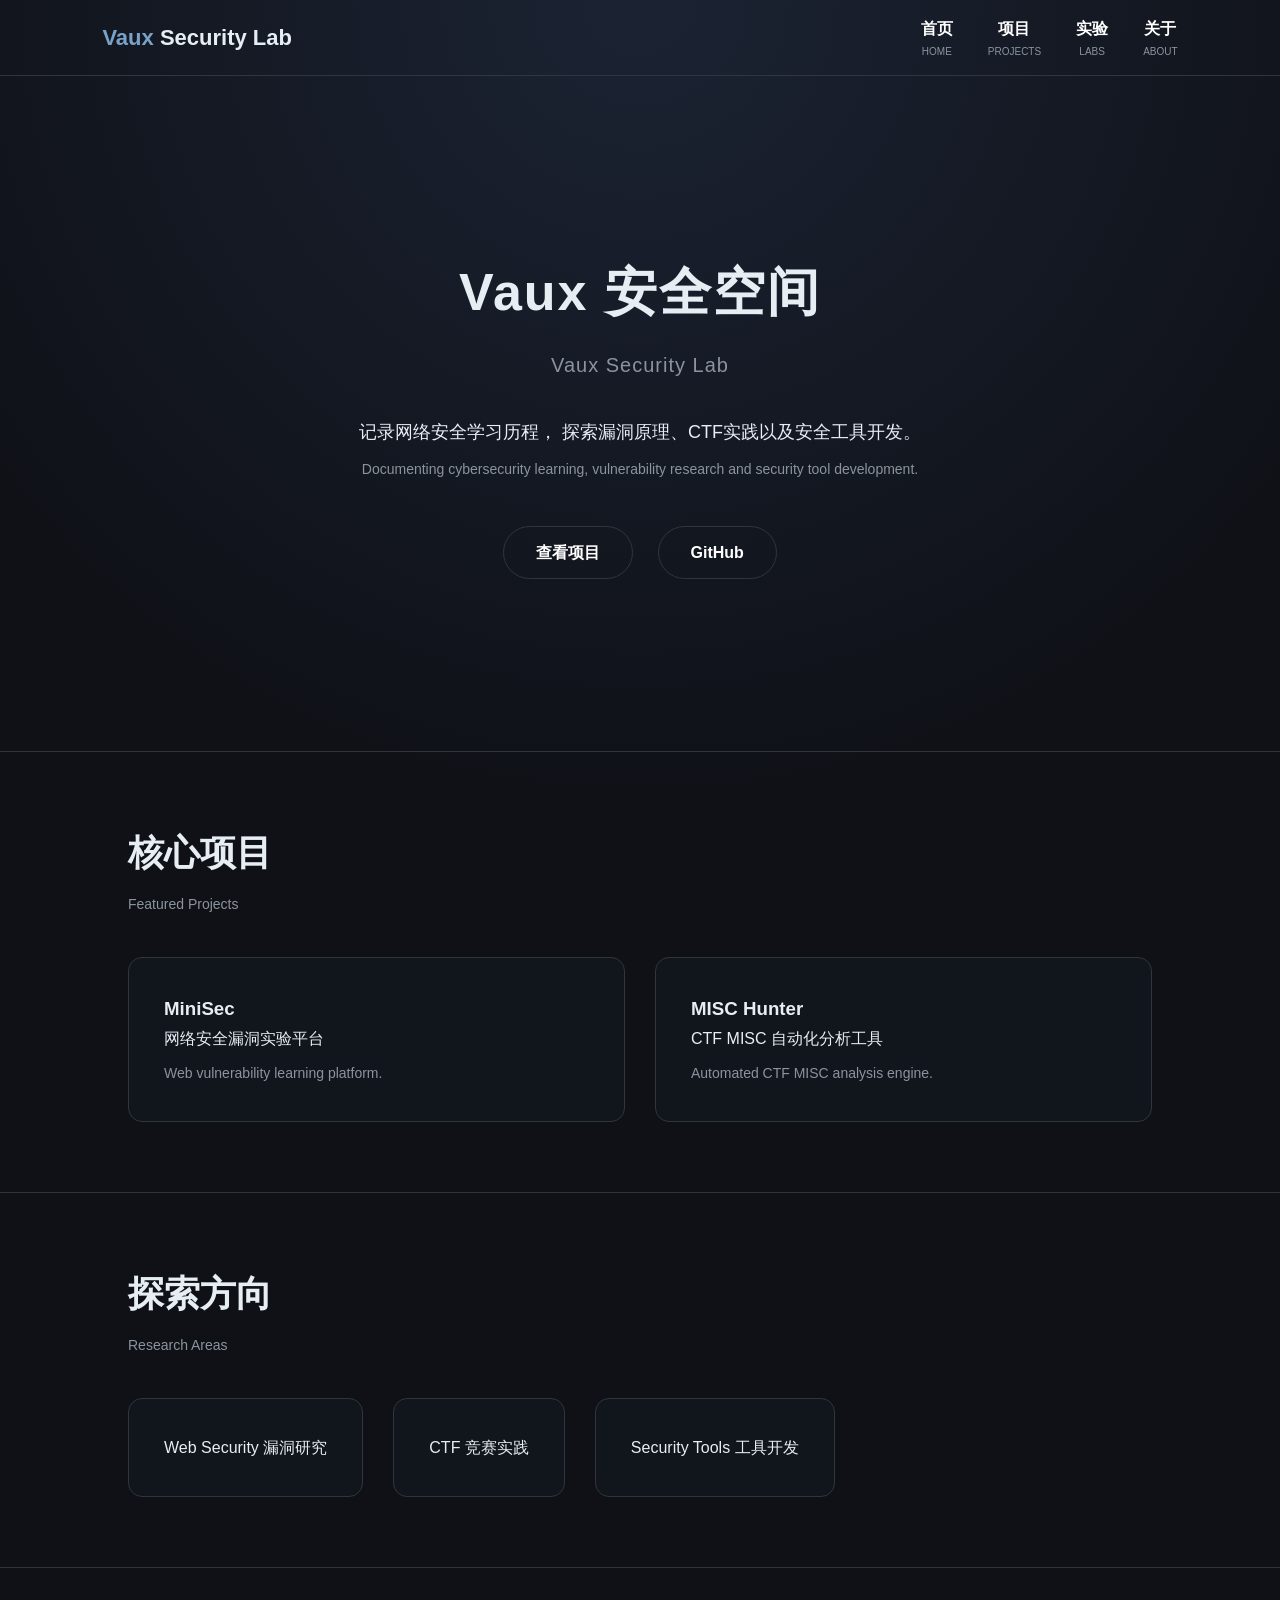
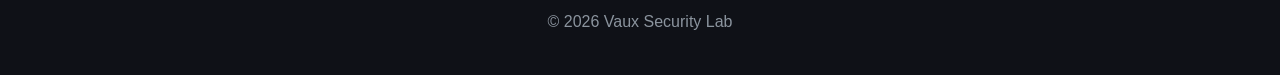
==== index.html @ ace8e16a "finish" ====
<!DOCTYPE html>
<html lang="zh-CN">

<head>

<meta charset="UTF-8">

<meta name="viewport" content="width=device-width, initial-scale=1.0">

<title>Vaux Security Lab</title>

<link rel="stylesheet" href="css/style.css">

</head>


<body>


<header class="navbar">


<div class="logo">

<span>
Vaux
</span>

Security Lab

</div>



<nav>


<a href="index.html">

首页

<small>
HOME
</small>

</a>



<a href="projects.html">

项目

<small>
PROJECTS
</small>

</a>



<a href="labs.html">

实验

<small>
LABS
</small>

</a>



<a href="about.html">

关于

<small>
ABOUT
</small>

</a>


</nav>


</header>





<main>


<section class="hero">


<h1>

Vaux 安全空间

</h1>



<p class="english">

Vaux Security Lab

</p>




<p class="description">

记录网络安全学习历程，
探索漏洞原理、CTF实践以及安全工具开发。

</p>



<p class="english-small">

Documenting cybersecurity learning,
vulnerability research and security tool development.

</p>




<div class="buttons">


<a href="projects.html">

查看项目

</a>



<a href="https://github.com/Vaux9527" target="_blank">

    GitHub

</a>


</div>


</section>






<section class="featured">


<h2>

核心项目

</h2>


<p class="english-small">

Featured Projects

</p>




<div class="project-list">



<div class="project">


<h3>

MiniSec

</h3>


<p>

网络安全漏洞实验平台

</p>



<p class="english-small">

Web vulnerability learning platform.

</p>


</div>





<div class="project">


<h3>

MISC Hunter

</h3>


<p>

CTF MISC 自动化分析工具

</p>


<p class="english-small">

Automated CTF MISC analysis engine.

</p>


</div>


</div>


</section>






<section class="skills">


<h2>

探索方向

</h2>



<p class="english-small">

Research Areas

</p>



<div class="skill-list">



<div>

Web Security

<span>

漏洞研究

</span>

</div>




<div>

CTF

<span>

竞赛实践

</span>

</div>



<div>

Security Tools

<span>

工具开发

</span>

</div>



</div>


</section>



</main>





<footer>

© 2026 Vaux Security Lab

</footer>



<script src="js/main.js"></script>


</body>

</html>
---- css/style.css ----
* {

    margin: 0;

    padding: 0;

    box-sizing: border-box;

}


body {

    background:

    radial-gradient(
        circle at top,
        #1b2333 0%,
        #0f1117 45%
    );


    color:#e6edf3;


    font-family:

    "Microsoft YaHei",
    "Segoe UI",
    Arial,
    sans-serif;


    line-height:1.7;

}





/* =====================
   Navigation
===================== */


.navbar {

    height:76px;

    display:flex;

    justify-content:space-between;

    align-items:center;

    padding:0 8%;

    border-bottom:1px solid #30363d;

}



.logo {

    font-size:22px;

    font-weight:700;

}



.logo span {

    color:#7aa2c9;

}





nav {

    display:flex;

    gap:35px;

}



nav a {

    color:#ffffff;

    font-weight:700;

    text-decoration:none;

    display:flex;

    flex-direction:column;

    align-items:center;

    transition:.25s;

}



nav small {

    font-size:10px;

    color:#8b949e;

    font-weight:400;

}



nav a:hover {

    transform:translateY(-2px);

}







/* =====================
   Hero
===================== */


.hero {

    min-height:75vh;

    display:flex;

    flex-direction:column;

    justify-content:center;

    align-items:center;

    text-align:center;

}



.hero h1 {

    font-size:52px;

    letter-spacing:2px;

}



.english {


    margin-top:12px;


    color:#8b949e;


    font-size:20px;


    letter-spacing:1px;


}



.description {

    margin-top:35px;

    max-width:650px;

    font-size:18px;

}



.english-small {

    color:#8b949e;

    font-size:14px;

    margin-top:10px;

}





/* =====================
   Buttons
===================== */


.buttons {

    margin-top:45px;

}



.buttons a {

    display:inline-flex;

    padding:12px 32px;

    margin:0 10px;

    border:1px solid #30363d;

    border-radius:999px;

    color:#ffffff;

    font-weight:700;

    text-decoration:none;

    transition:.25s;

}



.buttons a:hover {

    border-color:#ffffff;

    transform:translateY(-3px);

}







/* =====================
   Sections
===================== */


.featured,

.skills,

.project-detail,

.about-section {

    padding:70px 10%;

    border-top:1px solid #30363d;

}



.featured h2,

.skills h2,

.page-header h1 {

    font-size:36px;

}

.page-header {


    padding:

    90px 10% 60px;


    text-align:center;


    border-bottom:

    1px solid #30363d;


}




.page-header .description {


    margin-left:auto;


    margin-right:auto;


}




/* =====================
   Cards
===================== */


.project,

.skill-list div,

.project-box,

.about-box {

    border:1px solid #30363d;

    border-radius:14px;

    background:#11151c;

    padding:35px;

    transition:.25s;

}



.project:hover,

.skill-list div:hover,

.project-box:hover,

.about-box:hover {

    border-color:#ffffff;

    transform:translateY(-5px);

}







.project-list,

.skill-list {

    display:flex;

    gap:30px;

    margin-top:40px;

}





.project {

    flex:1;

}







/* =====================
   Tech Tags 胶囊
===================== */


.tech {

    display:flex;

    flex-wrap:wrap;

    gap:12px;

    margin-top:30px;

}



.tech span {

    display:inline-flex;

    padding:8px 18px;

    border-radius:999px;

    border:1px solid #30363d;

    background:#0f1117;

    color:#ffffff;

    font-weight:700;

    font-size:14px;

    transition:.25s;

}



.tech span:hover {

    border-color:#ffffff;

    transform:translateY(-2px);

}







/* =====================
   Project Meta
===================== */


.project-meta {

    margin-top:35px;

    display:flex;

    justify-content:space-between;

    align-items:center;

}



.project-meta div {

    color:#8b949e;

    font-size:14px;

}



.project-meta strong {

    display:block;

    color:#ffffff;

    font-weight:700;

}



.project-meta a {

    display:inline-flex;

    padding:8px 20px;

    border-radius:999px;

    border:1px solid #30363d;

    color:#ffffff;

    font-weight:700;

    text-decoration:none;

    transition:.25s;

}



.project-meta a:hover {

    border-color:#ffffff;

}







/* =====================
   Version Cards
===================== */


.version-list {

    display:flex;

    gap:20px;

    margin-top:30px;

}



.version-card {

    flex:1;

    padding:25px;

    border:1px solid #30363d;

    border-radius:12px;

    background:#11151c;

}



.version-card h4 {

    font-size:26px;

}



.version-card span {

    display:inline-flex;

    margin-top:15px;

    padding:5px 14px;

    border-radius:999px;

    border:1px solid #30363d;

    color:#ffffff;

    font-weight:700;

}



.version-card a {

    display:block;

    margin-top:20px;

    color:#ffffff;

    font-weight:700;

    text-decoration:none;

}





/* =====================
   About Links
===================== */


.info a {

    color:#ffffff;

    font-weight:700;

    text-decoration:none;

}



.info a:hover {

    text-decoration:underline;

}







.info strong {

    display:inline-block;

    width:80px;

    color:#ffffff;

}





.exploration {

    display:flex;

    gap:30px;

    margin-top:30px;

}



.exploration div {

    flex:1;

    padding:25px;

    border:1px solid #30363d;

    border-radius:12px;

}







/* =====================
   Footer
===================== */


footer {

    text-align:center;

    padding:40px;

    color:#8b949e;

    border-top:1px solid #30363d;

}







/* =====================
   Mobile
===================== */


@media(max-width:800px){


.navbar {

    padding:0 5%;

}


nav {

    gap:15px;

}


.hero h1 {


    font-size:52px;


    letter-spacing:3px;


    font-weight:800;


}


.project-list,

.skill-list,

.version-list,

.exploration {

    flex-direction:column;

}


}
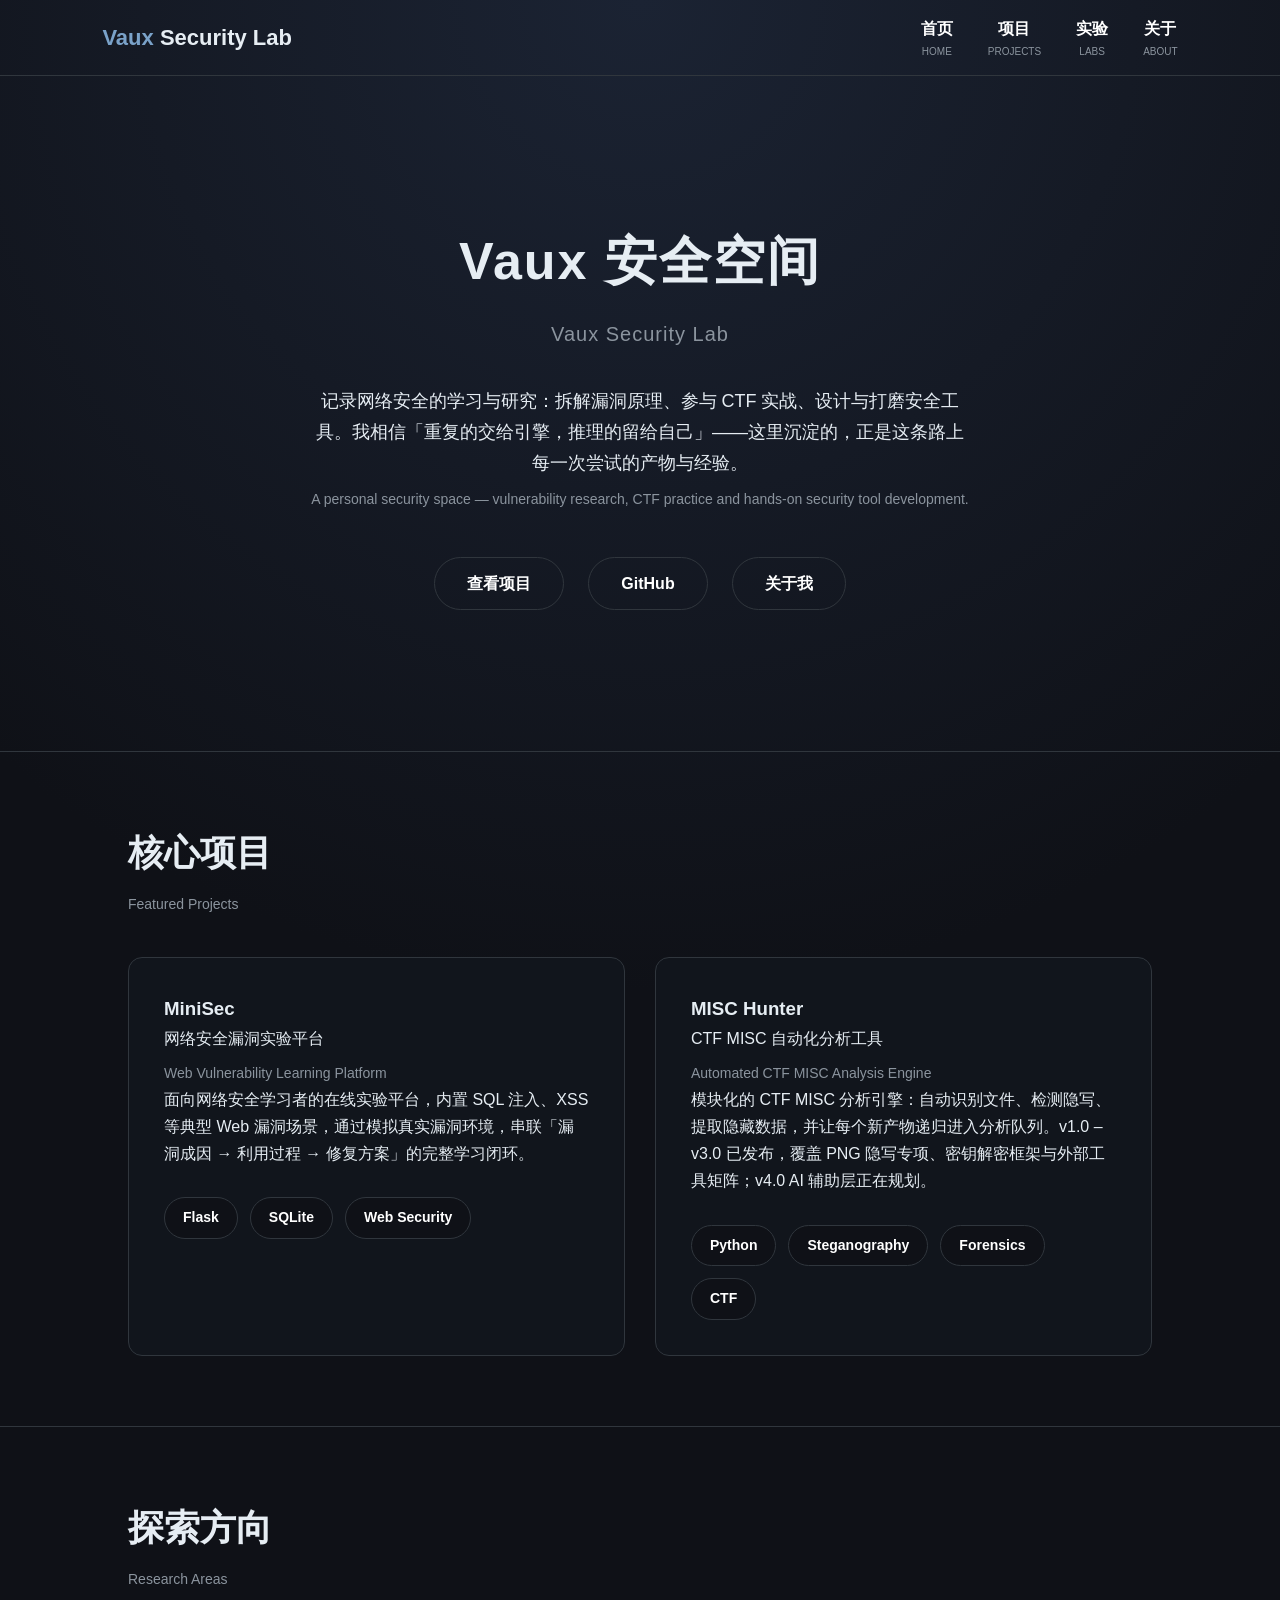
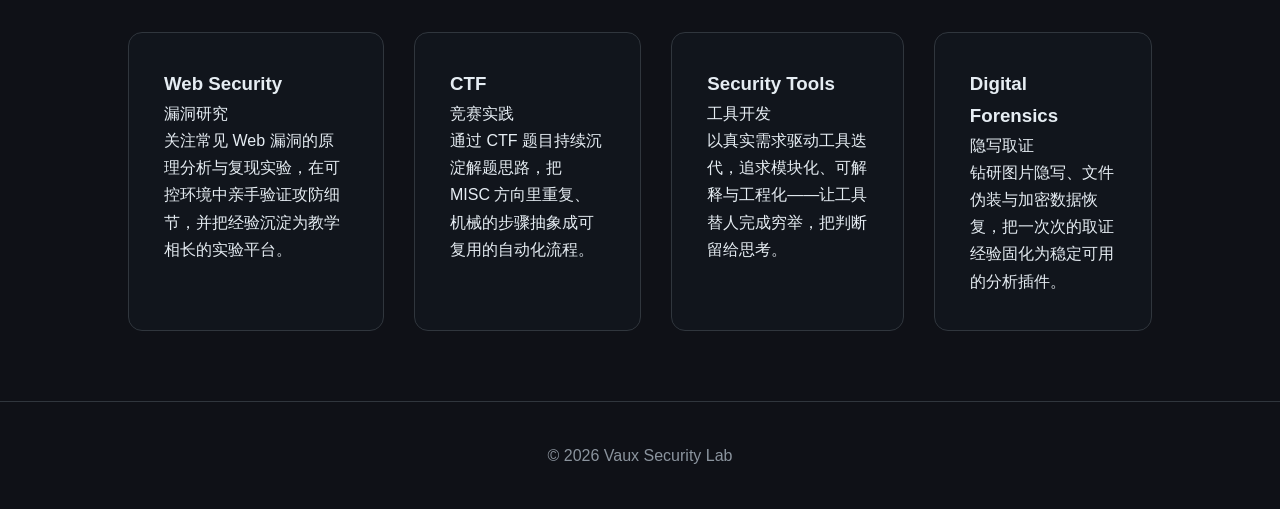
==== commit 267f1830: "Refactor index.html with updated content and structure Updated the content and structure of the inde" ====
--- a/index.html
+++ b/index.html
@@ -13,335 +13,170 @@
 
 </head>
 
-
 <body>
-
 
 <header class="navbar">
 
-
 <div class="logo">
 
-<span>
-Vaux
-</span>
-
-Security Lab
+<span>Vaux</span> Security Lab
 
 </div>
 
-
-
 <nav>
 
+<a href="index.html">首页<small>HOME</small></a>
 
-<a href="index.html">
+<a href="projects.html">项目<small>PROJECTS</small></a>
 
-首页
+<a href="labs.html">实验<small>LABS</small></a>
 
-<small>
-HOME
-</small>
-
-</a>
-
-
-
-<a href="projects.html">
-
-项目
-
-<small>
-PROJECTS
-</small>
-
-</a>
-
-
-
-<a href="labs.html">
-
-实验
-
-<small>
-LABS
-</small>
-
-</a>
-
-
-
-<a href="about.html">
-
-关于
-
-<small>
-ABOUT
-</small>
-
-</a>
-
+<a href="about.html">关于<small>ABOUT</small></a>
 
 </nav>
 
-
 </header>
-
-
-
-
 
 <main>
 
-
 <section class="hero">
 
+<h1>Vaux 安全空间</h1>
 
-<h1>
+<p class="english">Vaux Security Lab</p>
 
-Vaux 安全空间
+<p class="description">记录网络安全的学习与研究：拆解漏洞原理、参与 CTF 实战、设计与打磨安全工具。我相信「重复的交给引擎，推理的留给自己」——这里沉淀的，正是这条路上每一次尝试的产物与经验。</p>
 
-</h1>
-
-
-
-<p class="english">
-
-Vaux Security Lab
-
-</p>
-
-
-
-
-<p class="description">
-
-记录网络安全学习历程，
-探索漏洞原理、CTF实践以及安全工具开发。
-
-</p>
-
-
-
-<p class="english-small">
-
-Documenting cybersecurity learning,
-vulnerability research and security tool development.
-
-</p>
-
-
-
+<p class="english-small">A personal security space — vulnerability research, CTF practice and hands-on security tool development.</p>
 
 <div class="buttons">
 
+<a href="projects.html">查看项目</a>
 
-<a href="projects.html">
+<a href="https://github.com/Vaux9527" target="_blank">GitHub</a>
 
-查看项目
-
-</a>
-
-
-
-<a href="https://github.com/Vaux9527" target="_blank">
-
-    GitHub
-
-</a>
-
+<a href="about.html">关于我</a>
 
 </div>
 
+</section>
+
+<section class="featured">
+
+<h2>核心项目</h2>
+
+<p class="english-small">Featured Projects</p>
+
+<div class="project-list">
+
+<div class="project">
+
+<h3>MiniSec</h3>
+
+<p>网络安全漏洞实验平台</p>
+
+<p class="english-small">Web Vulnerability Learning Platform</p>
+
+<p>面向网络安全学习者的在线实验平台，内置 SQL 注入、XSS 等典型 Web 漏洞场景，通过模拟真实漏洞环境，串联「漏洞成因 → 利用过程 → 修复方案」的完整学习闭环。</p>
+
+<div class="tech">
+
+<span>Flask</span>
+
+<span>SQLite</span>
+
+<span>Web Security</span>
+
+</div>
+
+</div>
+
+<div class="project">
+
+<h3>MISC Hunter</h3>
+
+<p>CTF MISC 自动化分析工具</p>
+
+<p class="english-small">Automated CTF MISC Analysis Engine</p>
+
+<p>模块化的 CTF MISC 分析引擎：自动识别文件、检测隐写、提取隐藏数据，并让每个新产物递归进入分析队列。v1.0 – v3.0 已发布，覆盖 PNG 隐写专项、密钥解密框架与外部工具矩阵；v4.0 AI 辅助层正在规划。</p>
+
+<div class="tech">
+
+<span>Python</span>
+
+<span>Steganography</span>
+
+<span>Forensics</span>
+
+<span>CTF</span>
+
+</div>
+
+</div>
+
+</div>
 
 </section>
 
+<section class="skills">
 
+<h2>探索方向</h2>
 
+<p class="english-small">Research Areas</p>
 
+<div class="skill-list">
 
+<div>
 
-<section class="featured">
+<h3>Web Security</h3>
 
+<span>漏洞研究</span>
 
-<h2>
-
-核心项目
-
-</h2>
-
-
-<p class="english-small">
-
-Featured Projects
-
-</p>
-
-
-
-
-<div class="project-list">
-
-
-
-<div class="project">
-
-
-<h3>
-
-MiniSec
-
-</h3>
-
-
-<p>
-
-网络安全漏洞实验平台
-
-</p>
-
-
-
-<p class="english-small">
-
-Web vulnerability learning platform.
-
-</p>
-
+<p>关注常见 Web 漏洞的原理分析与复现实验，在可控环境中亲手验证攻防细节，并把经验沉淀为教学相长的实验平台。</p>
 
 </div>
 
+<div>
 
+<h3>CTF</h3>
 
+<span>竞赛实践</span>
 
-
-<div class="project">
-
-
-<h3>
-
-MISC Hunter
-
-</h3>
-
-
-<p>
-
-CTF MISC 自动化分析工具
-
-</p>
-
-
-<p class="english-small">
-
-Automated CTF MISC analysis engine.
-
-</p>
-
+<p>通过 CTF 题目持续沉淀解题思路，把 MISC 方向里重复、机械的步骤抽象成可复用的自动化流程。</p>
 
 </div>
 
+<div>
+
+<h3>Security Tools</h3>
+
+<span>工具开发</span>
+
+<p>以真实需求驱动工具迭代，追求模块化、可解释与工程化——让工具替人完成穷举，把判断留给思考。</p>
 
 </div>
 
+<div>
+
+<h3>Digital Forensics</h3>
+
+<span>隐写取证</span>
+
+<p>钻研图片隐写、文件伪装与加密数据恢复，把一次次的取证经验固化为稳定可用的分析插件。</p>
+
+</div>
+
+</div>
 
 </section>
 
-
-
-
-
-
-<section class="skills">
-
-
-<h2>
-
-探索方向
-
-</h2>
-
-
-
-<p class="english-small">
-
-Research Areas
-
-</p>
-
-
-
-<div class="skill-list">
-
-
-
-<div>
-
-Web Security
-
-<span>
-
-漏洞研究
-
-</span>
-
-</div>
-
-
-
-
-<div>
-
-CTF
-
-<span>
-
-竞赛实践
-
-</span>
-
-</div>
-
-
-
-<div>
-
-Security Tools
-
-<span>
-
-工具开发
-
-</span>
-
-</div>
-
-
-
-</div>
-
-
-</section>
-
-
-
 </main>
 
-
-
-
-
-<footer>
-
-© 2026 Vaux Security Lab
-
-</footer>
-
-
+<footer>© 2026 Vaux Security Lab</footer>
 
 <script src="js/main.js"></script>
 
-
 </body>
 
-</html>+</html>
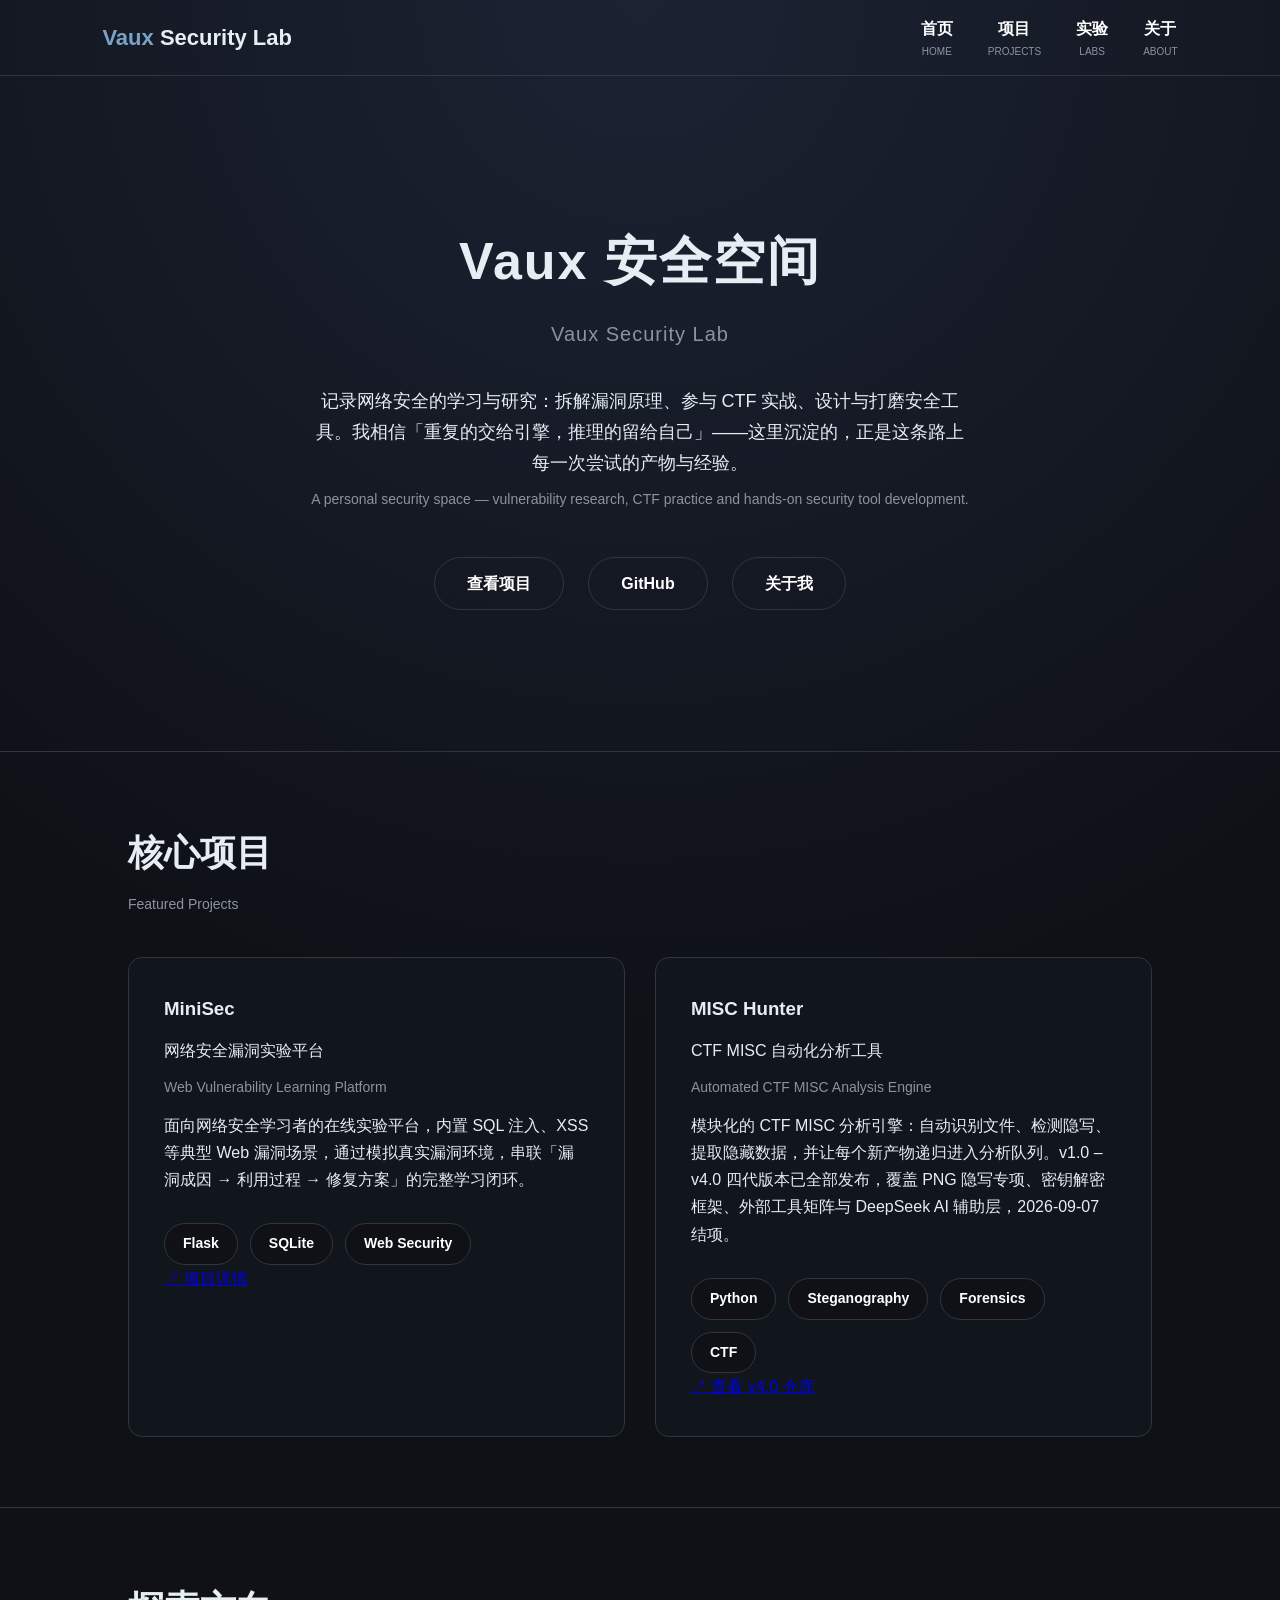
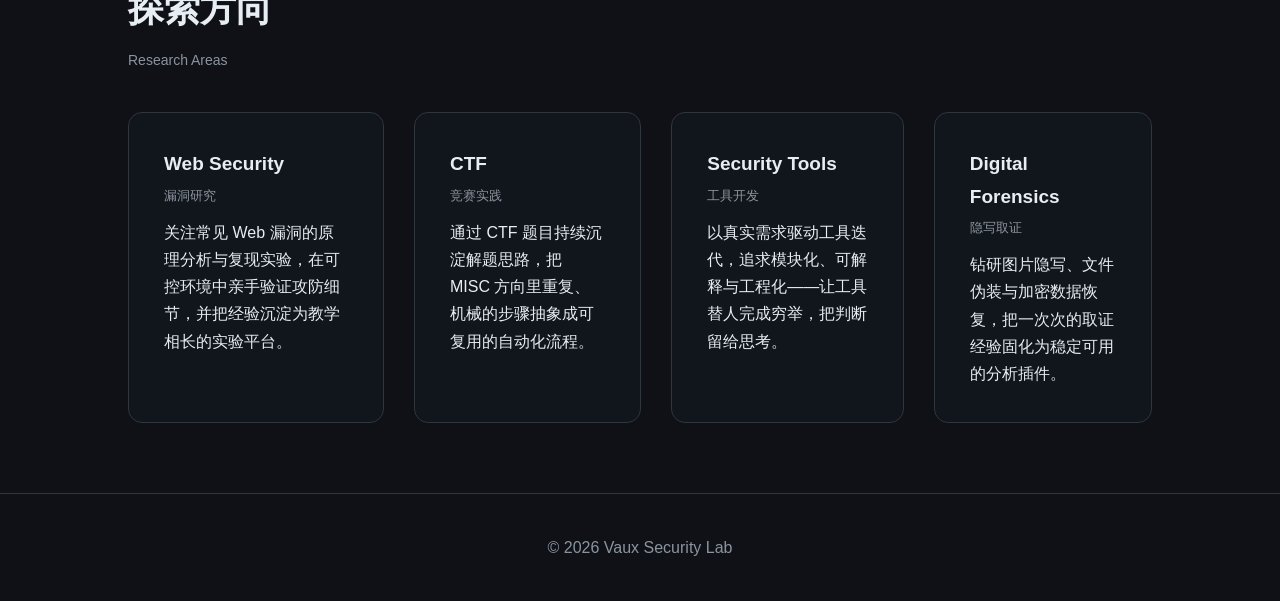
==== commit 0e4e0e00: "Revise index.html with new project information Updated the index.html file to include new project de" ====
--- a/index.html
+++ b/index.html
@@ -89,6 +89,8 @@
 
 </div>
 
+<a class="project-action" href="projects.html">↗ 项目详情</a>
+
 </div>
 
 <div class="project">
@@ -99,7 +101,7 @@
 
 <p class="english-small">Automated CTF MISC Analysis Engine</p>
 
-<p>模块化的 CTF MISC 分析引擎：自动识别文件、检测隐写、提取隐藏数据，并让每个新产物递归进入分析队列。v1.0 – v3.0 已发布，覆盖 PNG 隐写专项、密钥解密框架与外部工具矩阵；v4.0 AI 辅助层正在规划。</p>
+<p>模块化的 CTF MISC 分析引擎：自动识别文件、检测隐写、提取隐藏数据，并让每个新产物递归进入分析队列。v1.0 – v4.0 四代版本已全部发布，覆盖 PNG 隐写专项、密钥解密框架、外部工具矩阵与 DeepSeek AI 辅助层，2026-09-07 结项。</p>
 
 <div class="tech">
 
@@ -112,6 +114,8 @@
 <span>CTF</span>
 
 </div>
+
+<a class="project-action" href="https://github.com/Vaux9527/MISC-Hunter-v4.0" target="_blank">↗ 查看 v4.0 仓库</a>
 
 </div>
 
--- a/css/style.css
+++ b/css/style.css
@@ -714,6 +714,153 @@
 
 
 /* =====================
+   Typography & Content Extras
+===================== */
+
+.project-box p,
+.about-box p,
+.project p,
+.skill-list div p,
+.exploration p {
+
+    margin-top:12px;
+
+}
+
+
+
+.project-box h2,
+.about-box h2 {
+
+    margin-bottom:6px;
+
+}
+
+
+
+.project-box h3,
+.about-box h3 {
+
+    margin-top:36px;
+
+}
+
+
+
+.project h3,
+.exploration h3,
+.skill-list div h3 {
+
+    margin-top:0;
+
+}
+
+
+
+.skill-list div h3 {
+
+    font-size:19px;
+
+}
+
+
+
+.skill-list div span {
+
+    display:block;
+
+    margin-top:4px;
+
+    color:#8b949e;
+
+    font-size:13px;
+
+}
+
+
+
+.exploration div p {
+
+    color:#c9d1d9;
+
+}
+
+
+
+.project-subtitle {
+
+    color:#c9d1d9;
+
+    font-size:16px;
+
+    font-weight:700;
+
+}
+
+
+
+.project-box hr,
+.about-box hr {
+
+    border:none;
+
+    border-top:1px solid #30363d;
+
+    margin:22px 0 12px;
+
+}
+
+
+
+.project-box ul,
+.about-box ul {
+
+    margin:14px 0 0 20px;
+
+    padding:0;
+
+}
+
+
+
+.project-box li,
+.about-box li {
+
+    margin:8px 0;
+
+}
+
+
+
+.version-card p {
+
+    margin-top:8px;
+
+    font-size:14px;
+
+    color:#c9d1d9;
+
+    line-height:1.65;
+
+}
+
+
+
+.version-card span.released {
+
+    border-color:#2ea043;
+
+    color:#3fb950;
+
+    background:rgba(46,160,67,.12);
+
+}
+
+
+
+
+
+/* =====================
    Mobile
 ===================== */
 
@@ -763,4 +910,4 @@
 }
 
 
-}+}
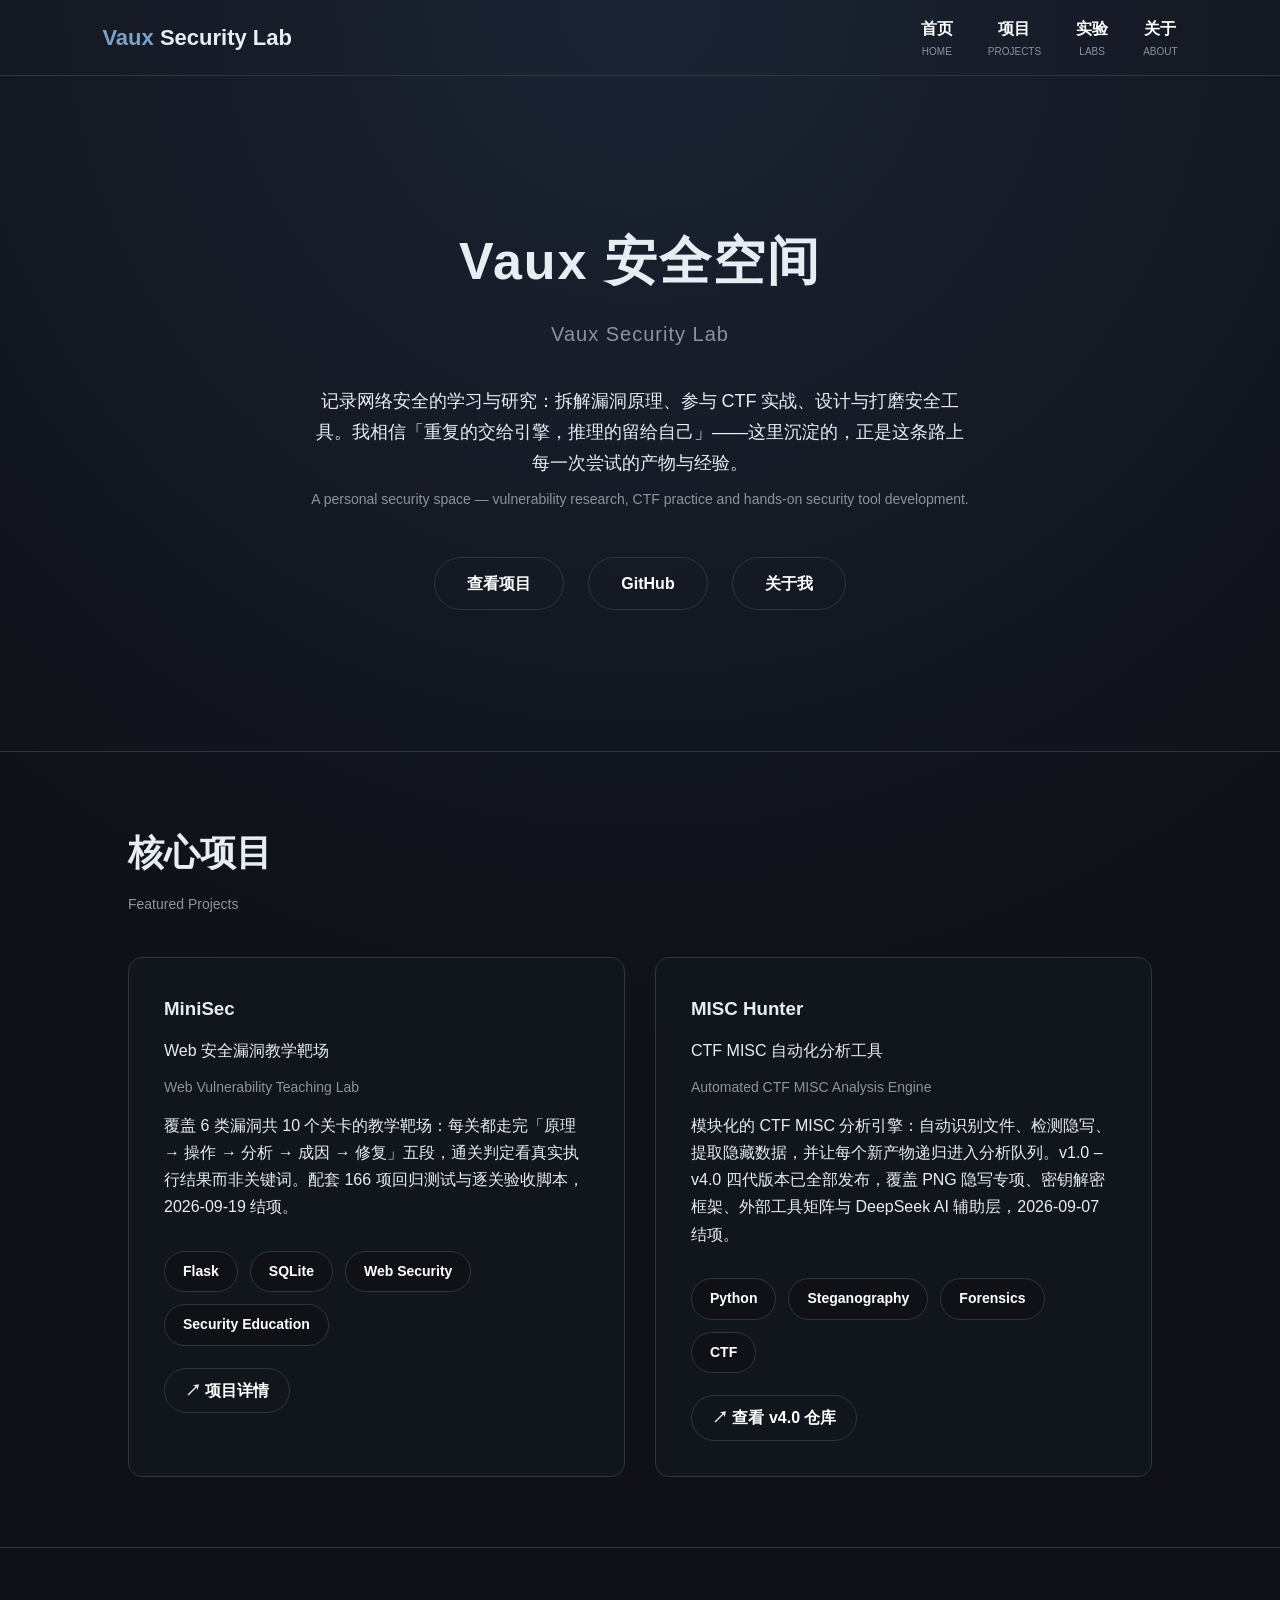
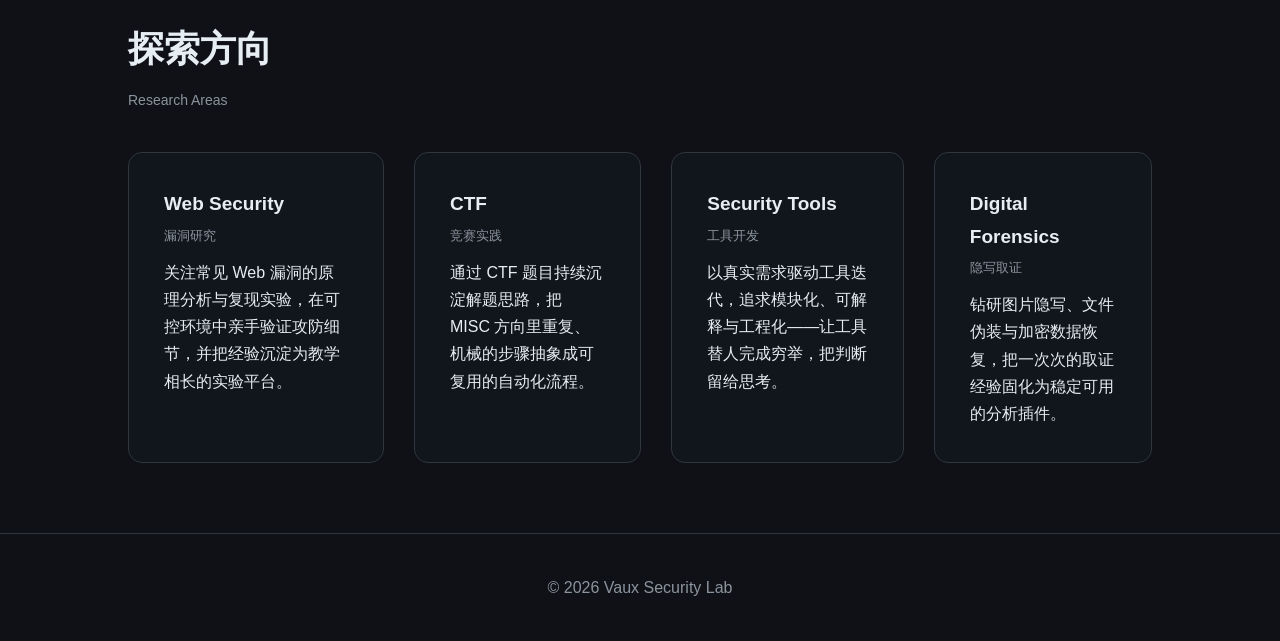
==== commit c5dc44a3: "Update index.html" ====
--- a/index.html
+++ b/index.html
@@ -73,11 +73,11 @@
 
 <h3>MiniSec</h3>
 
-<p>网络安全漏洞实验平台</p>
+<p>Web 安全漏洞教学靶场</p>
 
-<p class="english-small">Web Vulnerability Learning Platform</p>
+<p class="english-small">Web Vulnerability Teaching Lab</p>
 
-<p>面向网络安全学习者的在线实验平台，内置 SQL 注入、XSS 等典型 Web 漏洞场景，通过模拟真实漏洞环境，串联「漏洞成因 → 利用过程 → 修复方案」的完整学习闭环。</p>
+<p>覆盖 6 类漏洞共 10 个关卡的教学靶场：每关都走完「原理 → 操作 → 分析 → 成因 → 修复」五段，通关判定看真实执行结果而非关键词。配套 166 项回归测试与逐关验收脚本，2026-09-19 结项。</p>
 
 <div class="tech">
 
@@ -86,6 +86,8 @@
 <span>SQLite</span>
 
 <span>Web Security</span>
+
+<span>Security Education</span>
 
 </div>
 
--- a/css/style.css
+++ b/css/style.css
@@ -860,6 +860,90 @@
 
 
 
+.conclude {
+
+    display:flex;
+
+    flex-wrap:wrap;
+
+    justify-content:space-between;
+
+    align-items:center;
+
+    gap:6px 20px;
+
+    margin-bottom:22px;
+
+    padding:10px 18px;
+
+    border:1px solid #2ea043;
+
+    border-radius:10px;
+
+    background:rgba(46,160,67,.1);
+
+    font-weight:700;
+
+}
+
+
+
+.conclude .cn {
+
+    color:#3fb950;
+
+}
+
+
+
+.conclude .en {
+
+    color:#8b949e;
+
+    font-weight:400;
+
+    font-size:13px;
+
+}
+
+
+
+.project-action {
+
+    display:inline-flex;
+
+    margin-top:22px;
+
+    padding:8px 20px;
+
+    border-radius:999px;
+
+    border:1px solid #30363d;
+
+    color:#ffffff;
+
+    font-weight:700;
+
+    text-decoration:none;
+
+    transition:.25s;
+
+}
+
+
+
+.project-action:hover {
+
+    border-color:#ffffff;
+
+    transform:translateY(-2px);
+
+}
+
+
+
+
+
 /* =====================
    Mobile
 ===================== */
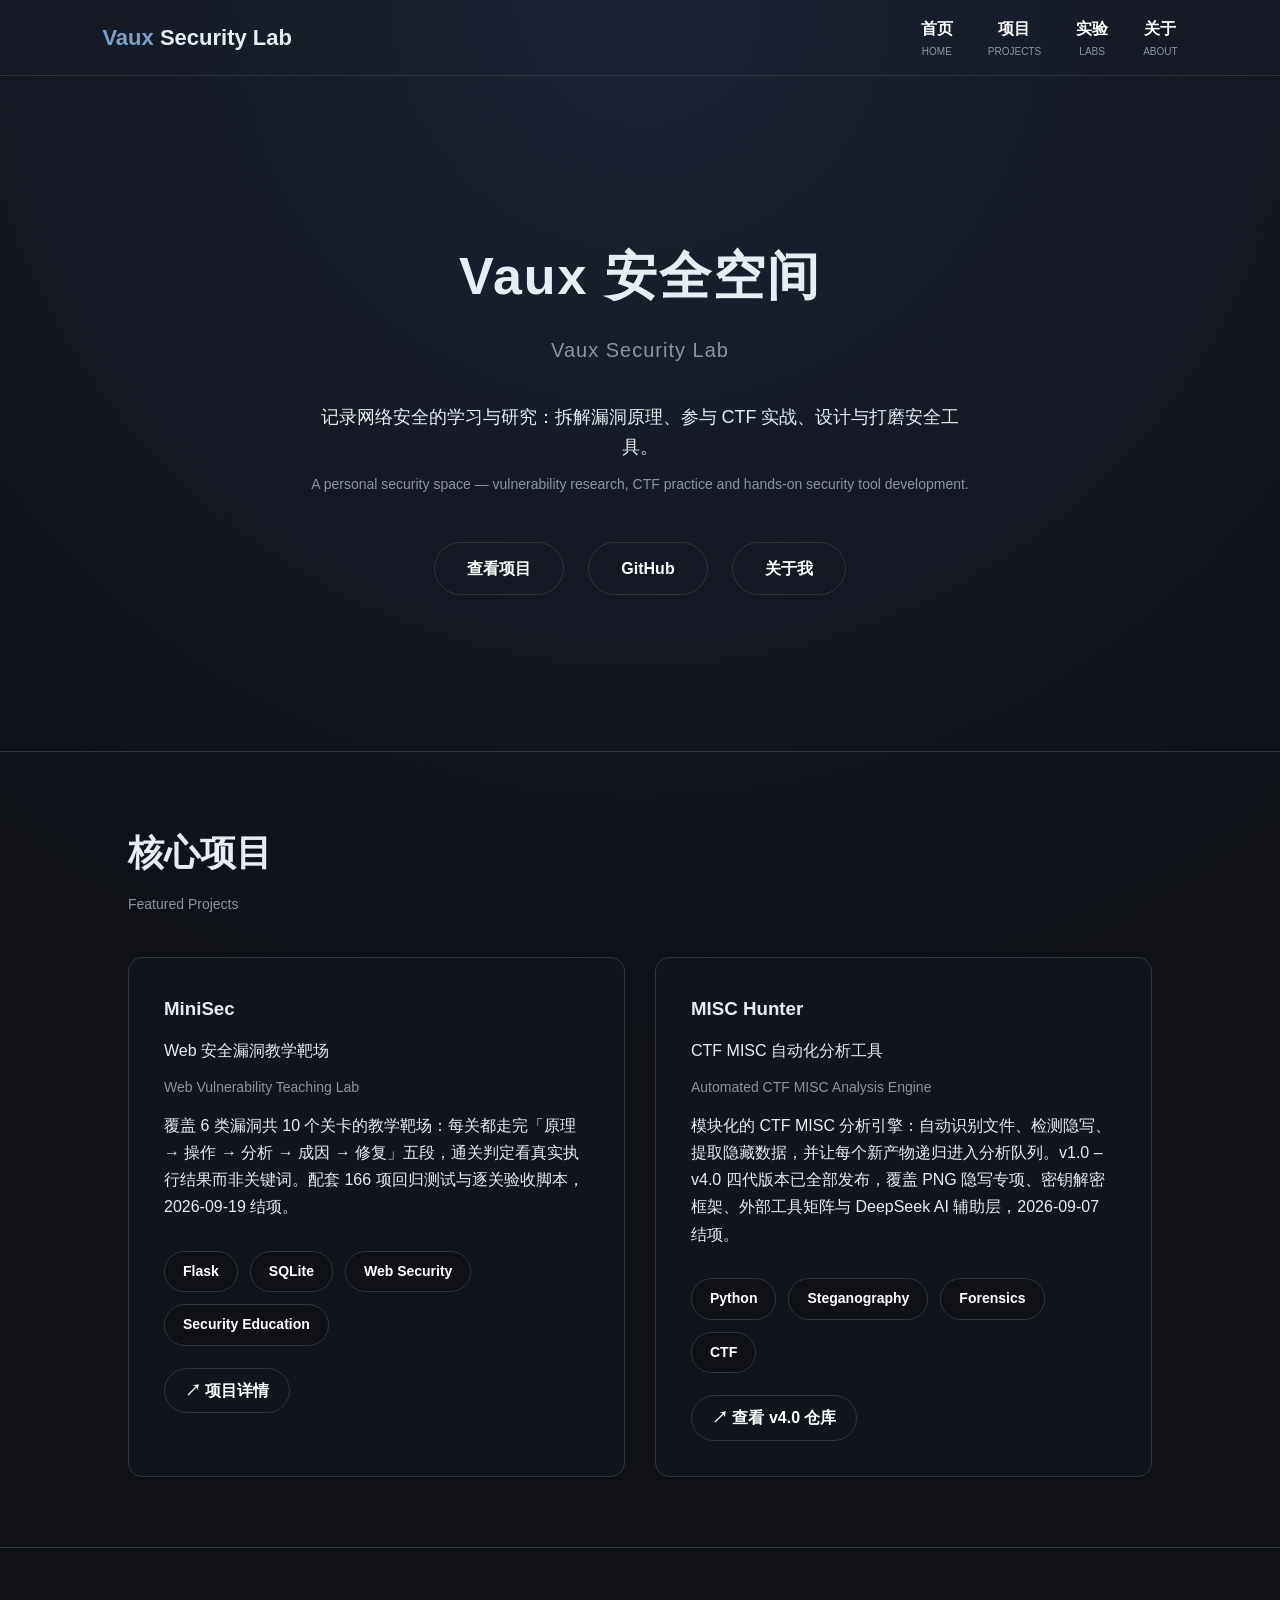
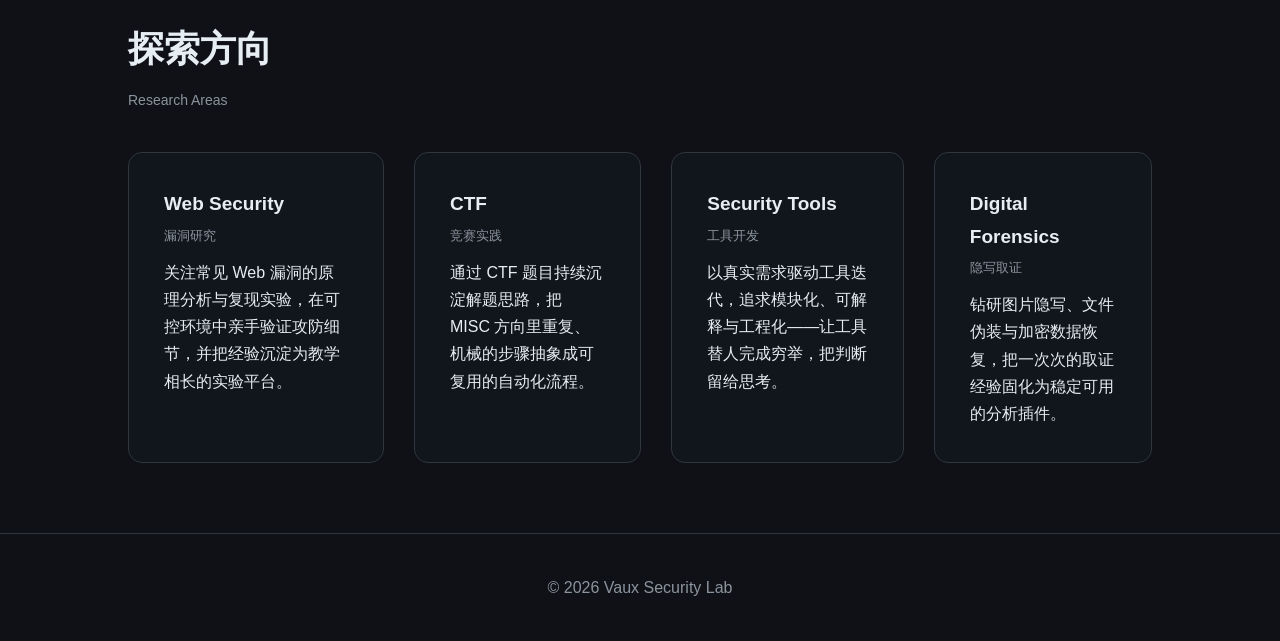
==== commit 734c4a88: "Fix HTML encoding issues in index.html" ====
--- a/index.html
+++ b/index.html
@@ -45,7 +45,7 @@
 
 <p class="english">Vaux Security Lab</p>
 
-<p class="description">记录网络安全的学习与研究：拆解漏洞原理、参与 CTF 实战、设计与打磨安全工具。我相信「重复的交给引擎，推理的留给自己」——这里沉淀的，正是这条路上每一次尝试的产物与经验。</p>
+<p class="description">记录网络安全的学习与研究：拆解漏洞原理、参与 CTF 实战、设计与打磨安全工具。</p>
 
 <p class="english-small">A personal security space — vulnerability research, CTF practice and hands-on security tool development.</p>
 
